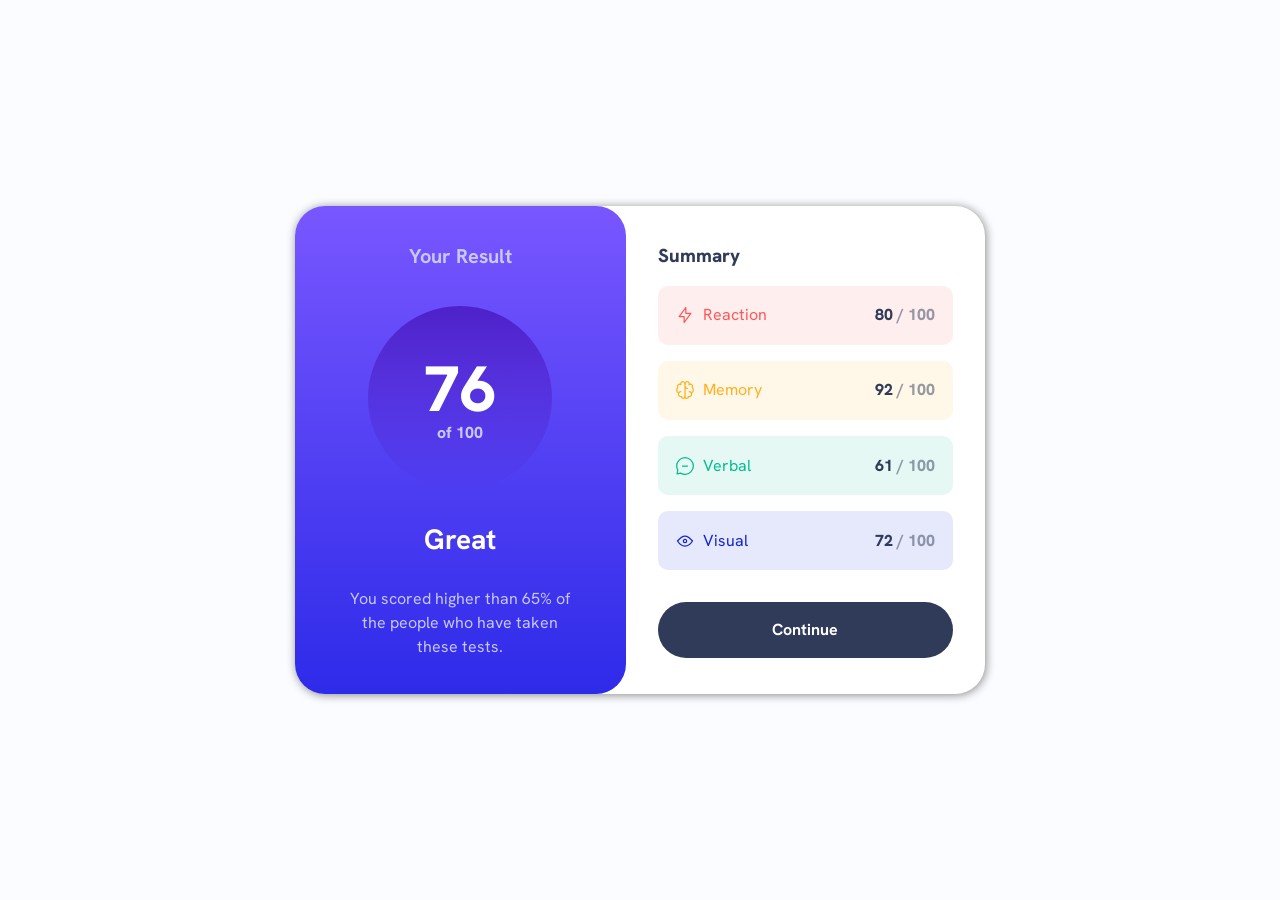
==== index.html @ e6782c57 "each solution is a branch" ====
<!DOCTYPE html>
<html lang="en">
  <head>
    <meta charset="UTF-8" />
    <meta name="viewport" content="width=device-width, initial-scale=1.0" />
    <!-- displays site properly based on user's device -->

    <link
      rel="icon"
      type="image/png"
      sizes="32x32"
      href="./assets/images/favicon-32x32.png"
    />
    <link rel="preconnect" href="https://fonts.googleapis.com" />
    <link rel="preconnect" href="https://fonts.gstatic.com" crossorigin />
    <link
      href="https://fonts.googleapis.com/css2?family=Fraunces:wght@700&family=Hanken+Grotesk:wght@500;700;800&display=swap"
      rel="stylesheet"
    />
    <!-- Our custom CSS -->
    <link rel="stylesheet" href="./assets/index.css" />
    <script src="data.json"></script>
    <script src="javascript.js" defer></script>

    <title>Frontend Mentor | Results summary component</title>
  </head>
  <body>
    <main>
      <div class="main-container flex bg-white">
        <div class="result-container text-white">
          <h2 class="text-purple-blue fs-400 fw-700">Your Result</h2>
          <div>
            <div class="circle">
              <p class="fs-800 fw-800">
                76<span class="text-purple-blue fs-300 d-block">of 100</span>
              </p>
            </div>
          </div>
          <p class="fs-300 text-purple-blue">
            <span class="fw-700 fs-600 d-block text-white">Great</span>
            You scored higher than 65% of the people who have taken these tests.
          </p>
        </div>
        <div class="summary-container fs-300">
          <h3 class="fw-800">Summary</h3>

          <div class="bg-red">
            <div class="flex" style="--gap: 0.5rem">
              <img
                src="assets/images/icon-reaction.svg"
                alt="cartoon outline lighting bolt"
              />
              <p class="text-red">Reaction</p>
            </div>
            <p class="summary-rating"><span>--</span> / 100</p>
          </div>

          <div class="bg-yellow">
            <div class="flex" style="--gap: 0.5rem">
              <img
                src="assets/images/icon-memory.svg"
                alt="cartoon outline of brain"
              />
              <p class="text-yellow">Memory</p>
            </div>
            <p class="summary-rating"><span>92</span> / 100</p>
          </div>

          <div class="bg-green">
            <div class="flex" style="--gap: 0.5rem">
              <img
                src="assets/images/icon-verbal.svg"
                alt="cartoon outline of speech bubble"
              />
              <p class="text-green">Verbal</p>
            </div>
            <p class="summary-rating"><span>--</span> / 100</p>
          </div>

          <div class="bg-blue">
            <div class="flex" style="--gap: 0.5rem">
              <img
                src="assets/images/icon-visual.svg"
                alt="cartoon outline of an eye"
              />
              <p class="text-blue">Visual</p>
            </div>

            <p class="summary-rating"><span>72</span> / 100</p>
          </div>
          <button class="continue-button">Continue</button>
        </div>
      </div>
    </main>
  </body>
</html>
---- assets/index.css ----
:root {
  /* ---Colors--- */
  /* primary */
  --clr-light-red: 0 100% 67%;
  --clr-orangey-yellow: 39 100% 56%;
  --clr-green-teal: 166 100% 37%;
  --clr-cobalt-blue: 234 85% 45%;
  /* gradients */

  /* (background) */
  --clr-light-slate-blue: 252 100% 67%;

  --clr-light-royal-blue: 241 81% 54%;

  /* (circle) */
  --clr-violet-blue-circle: 256 72% 46% / 1;

  --clr-persian-blue-circle: 241 72% 46% / 0;

  /* neutral */
  --clr-white: 0 0% 100%;
  --clr-pale-blue: 221 100% 96%;
  --clr-light-lavender: 241 100% 89%;
  --clr-dark-gray-blue: 224 30% 27%;

  /* ---font-sizes--- */
  --fs-900: clamp(5rem, 8vw + 1rem, 9.375rem);
  --fs-800: 2.8rem;
  --fs-700: 2rem;
  --fs-600: 1.25rem;
  --fs-500: 1.125rem;
  --fs-400: 1rem;
  --fs-300: 0.875rem;
  --fs-200: 0.75rem;

  /* font-families */
  --ff-sans: "Hanken Grotesk", sans-serif;
}

/* ------------------- */
/* Reset               */
/* ------------------- */

/* https://piccalil.li/blog/a-modern-css-reset/ */

/* Box sizing */
*,
*::before,
*::after {
  box-sizing: border-box;
}

/* Reset margins */
body,
h1,
h2,
h3,
h4,
h5,
p,
figure,
picture {
  margin: 0;
}

h1,
h2,
h3,
h4,
h5,
h6,
p {
  font-weight: 400;
}

/* set up the body */
body {
  font-family: var(--ff-sans);
  font-size: var(--fs-400);
  color: hsl(var(--clr-dark-gray-blue));
  background-color: hsl(var(--clr-pale-blue) / 0.2);
  line-height: 1.5;
  min-height: 100vh;
  overflow-x: hidden;
}

/* make images easier to work with */
img,
picture {
  max-width: 100%;
  display: block;
}

/* make form elements easier to work with */
input,
button,
textarea,
select {
  font: inherit;
}

/* remove animations for people who've turned them off */
@media (prefers-reduced-motion: reduce) {
  *,
  *::before,
  *::after {
    animation-duration: 0.01ms !important;
    animation-iteration-count: 1 !important;
    transition-duration: 0.01ms !important;
    scroll-behavior: auto !important;
  }
}

/* ------------------- */
/* Utility classes     */
/* ------------------- */

/* general */

.flex {
  display: flex;
  gap: var(--gap, 1rem);
}

.grid {
  display: grid;
  gap: var(--gap, 1rem);
}

.d-block {
  display: block;
}

.sr-only {
  position: absolute;
  width: 1px;
  height: 1px;
  padding: 0;
  margin: -1px;
  overflow: hidden;
  clip: rect(0, 0, 0, 0);
  white-space: nowrap; /* added line */
  border: 0;
}

/* ---Colors--- */

/* gradients */
.bg-light-slate-blue {
  background-color: hsl(var(--clr-light-slate-blue));
}

.bg-light-royal-blue {
  background-color: hsl(var(--clr-light-royal-blue));
}

/* circle */
.circle-violet {
  background-color: hsl(var(--clr-violet-blue-circle));
}

.circle-blue {
  background-color: hsl(var(--clr-persian-blue-circle));
}

/* primary */

.bg-red {
  background-color: hsl(var(--clr-light-red) / 0.1);
}
.bg-yellow {
  background-color: hsl(var(--clr-orangey-yellow) / 0.1);
}
.bg-green {
  background-color: hsl(var(--clr-green-teal) / 0.1);
}
.bg-blue {
  background-color: hsl(var(--clr-cobalt-blue) / 0.1);
}

.bg-white {
  background-color: hsl(var(--clr-white));
}
/* primary */

.text-red {
  color: hsl(var(--clr-light-red));
}
.text-yellow {
  color: hsl(var(--clr-orangey-yellow));
}
.text-green {
  color: hsl(var(--clr-green-teal));
}
.text-blue {
  color: hsl(var(--clr-cobalt-blue));
}

/* neutrals */

.text-white {
  color: hsl(var(--clr-white));
}

.text-pale-blue {
  color: hsl(var(--clr-pale-blue));
}

.text-purple-blue {
  color: hsl(var(--clr-light-lavender));
}

.text-grey-blue {
  color: hsl(var(--clr-dark-gray-blue));
}

/* typography */

.ff-sans {
  font-family: var(--ff-sans);
}

.letter-spacing-1 {
  letter-spacing: 4.75px;
}
.letter-spacing-2 {
  letter-spacing: 2.7px;
}

.uppercase {
  text-transform: uppercase;
}

.fs-900 {
  font-size: var(--fs-900);
}
.fs-800 {
  font-size: var(--fs-800);
}
.fs-700 {
  font-size: var(--fs-700);
}
.fs-600 {
  font-size: var(--fs-600);
}
.fs-500 {
  font-size: var(--fs-500);
}
.fs-400 {
  font-size: var(--fs-400);
}
.fs-300 {
  font-size: var(--fs-300);
}
.fs-200 {
  font-size: var(--fs-200);
}

.fs-900,
.fs-800,
.fs-700,
.fs-600 {
  line-height: 1.1;
}

.fw-700 {
  font-weight: 700;
}

.fw-800 {
  font-weight: 800;
}

@media (min-width: 35em) {
  :root {
    /* font-sizes */
    --fs-800: 4rem;
    --fs-700: 2rem;
    --fs-600: 1.75rem;
    --fs-500: 1.5rem;
    --fs-400: 1.25rem;
    --fs-300: 1rem;
  }
}

/* ------------------- */
/* Compontents         */
/* ------------------- */

.continue-button {
  color: hsl(var(--clr-white));
  background-color: hsl(var(--clr-dark-gray-blue));
  border: none;
  padding: 1rem;
  width: 100%;
  border-radius: 28px;
  font-weight: 700;
  font-size: var(--fs-500);
  margin-top: 0.5rem;
}
.continue-button:hover {
  background-image: linear-gradient(
    hsl(var(--clr-light-slate-blue)),
    hsl(var(--clr-light-royal-blue))
  );
  cursor: pointer;
}

.summary-rating {
  font-weight: 800;
  color: hsl(var(--clr-dark-gray-blue) / 0.5);
}

.summary-rating > span {
  color: hsl(var(--clr-dark-gray-blue));
}

/* ----------------------------- */
/* Layout                        */
/* ----------------------------- */

.circle {
  border-radius: 50%;
  background-image: linear-gradient(
    hsl(var(--clr-violet-blue-circle)),
    hsl(var(--clr-persian-blue-circle))
  );
  position: relative;
  z-index: 1;
  display: inline-grid;
  place-items: center;
  padding: 0 2.3rem;
  border-radius: 50%;
  aspect-ratio: 1;
  text-decoration: none;
}

body {
  display: flex;
  align-items: center;
  justify-content: center;
  padding: 1rem;
}

.main-container {
  box-shadow: 1px 1px 10px #888888;
  flex-direction: column;
  gap: 0;
  border-radius: 30px; /* match with result container */
  max-width: 690px;
}

.main-container > * {
  flex-basis: 50%;
  padding-top: 1rem;
}

.result-container {
  display: flex;
  flex-direction: column;
  justify-content: space-evenly;
  text-align: center;
  border-radius: 30px;
  padding-inline: 3rem;
  background-image: linear-gradient(
    hsl(var(--clr-light-slate-blue)),
    hsl(var(--clr-light-royal-blue))
  );
}

.result-container > div {
  flex-basis: 33%;
}

.result-container > * {
  margin-bottom: 1rem;
}

.result-container > p > span {
  padding-bottom: 0.5rem;
}

.summary-container {
  display: flex;
  flex-direction: column;
  justify-content: space-between;
  row-gap: 1rem;
  padding-block: 2rem;
  padding: 1rem;
}

.summary-container > div {
  border-radius: 10px;
  display: flex;
  justify-content: space-between;
  padding: 1.1rem;
  width: 100%;
}

@media (min-width: 35em) {
  .main-container {
    flex-direction: row;
    gap: clamp(0.5rem, 3vw, 2rem);
  }

  .continue-button {
    font-size: var(--fs-300);
    margin-top: 1rem;
  }

  .summary-container {
    padding: 0;
    padding-right: 2rem;
    padding-block: 2.2rem;
  }

  /* .result-container {
  } */

  .circle {
    padding: 0 3.5rem;
  }

  .result-container > p > span {
    padding-bottom: 2rem;
  }

  .result-container {
    min-height: 475px;
  }
}
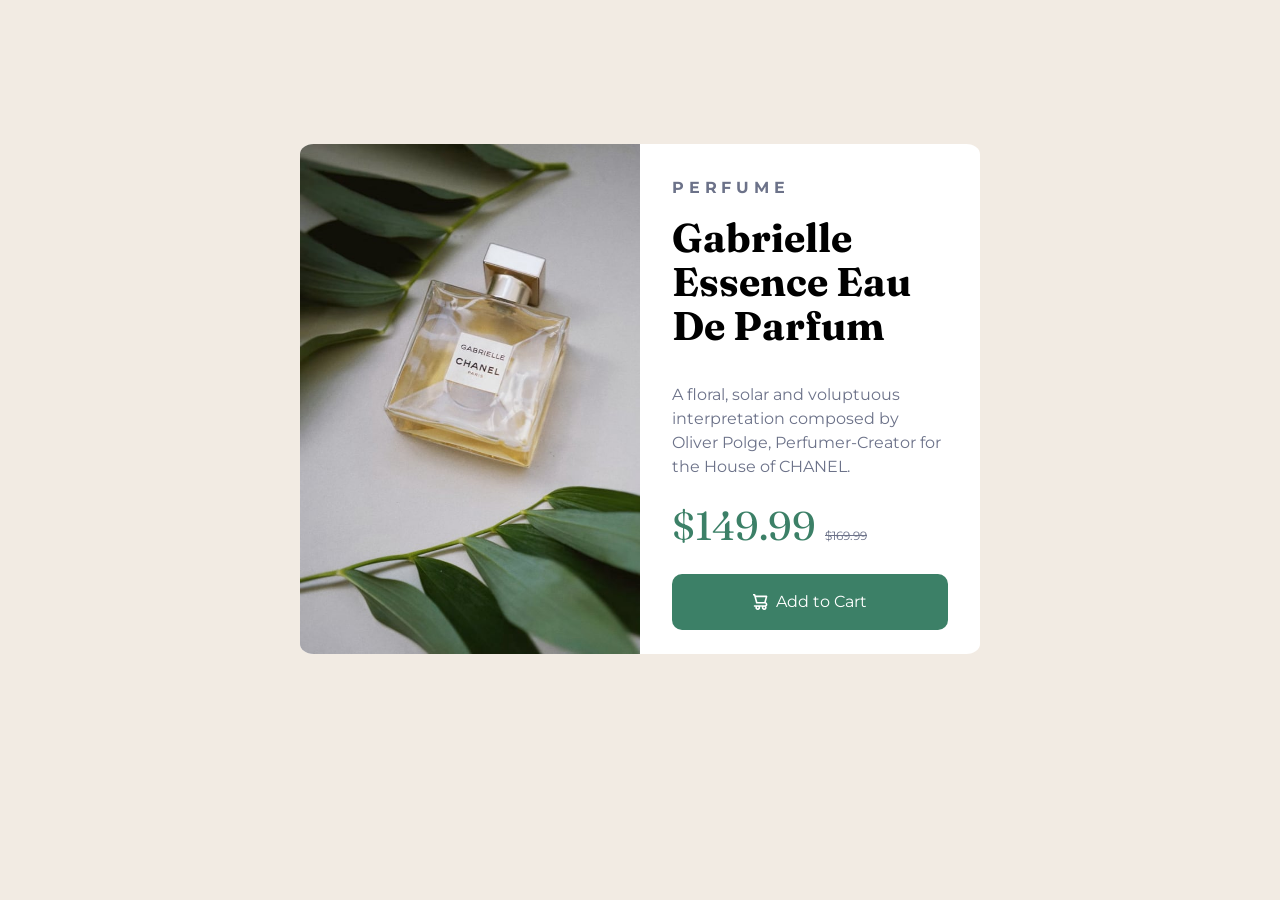
==== commit 8ac6d0ed: "solution branch" ====
--- a/index.html
+++ b/index.html
@@ -3,92 +3,73 @@
   <head>
     <meta charset="UTF-8" />
     <meta name="viewport" content="width=device-width, initial-scale=1.0" />
-    <!-- displays site properly based on user's device -->
-
     <link
       rel="icon"
       type="image/png"
       sizes="32x32"
-      href="./assets/images/favicon-32x32.png"
+      href="./images/favicon-32x32.png"
     />
+    <!-- Google fonts -->
     <link rel="preconnect" href="https://fonts.googleapis.com" />
     <link rel="preconnect" href="https://fonts.gstatic.com" crossorigin />
     <link
-      href="https://fonts.googleapis.com/css2?family=Fraunces:wght@700&family=Hanken+Grotesk:wght@500;700;800&display=swap"
+      href="https://fonts.googleapis.com/css2?family=Fraunces:opsz,wght@9..144,700&family=Montserrat:wght@500;700&display=swap"
       rel="stylesheet"
     />
+
     <!-- Our custom CSS -->
-    <link rel="stylesheet" href="./assets/index.css" />
-    <script src="data.json"></script>
-    <script src="javascript.js" defer></script>
+    <link rel="stylesheet" href="index.css" />
 
-    <title>Frontend Mentor | Results summary component</title>
+    <title>Frontend Mentor | Product preview card component</title>
   </head>
   <body>
     <main>
-      <div class="main-container flex bg-white">
-        <div class="result-container text-white">
-          <h2 class="text-purple-blue fs-400 fw-700">Your Result</h2>
+      <div class="center-grid bg-white">
+        <div id="information-image">
+          <picture id="perfume-image">
+            <source
+              media="(min-width: 35em)"
+              srcset="images/image-product-desktop.jpg"
+            />
+            <img
+              src="images/image-product-mobile.jpg"
+              alt="the Perfume, Gabrielle Essence Eau De Parfum"
+            />
+          </picture>
+        </div>
+        <div class="information">
           <div>
-            <div class="circle">
-              <p class="fs-800 fw-800">
-                76<span class="text-purple-blue fs-300 d-block">of 100</span>
-              </p>
-            </div>
+            <h3
+              class="fs-400 text-grey ff-sans uppercase letter-spacing-1 logo"
+            >
+              Perfume
+            </h3>
+            <h1 class="fs-700 text-dark ff-serif">
+              Gabrielle Essence Eau De Parfum
+            </h1>
           </div>
-          <p class="fs-300 text-purple-blue">
-            <span class="fw-700 fs-600 d-block text-white">Great</span>
-            You scored higher than 65% of the people who have taken these tests.
+          <p class="fs-400 text-grey ff-sans">
+            A floral, solar and voluptuous interpretation composed by Oliver
+            Polge, Perfumer-Creator for the House of
+            <span class="uppercase">chanel</span>.
           </p>
-        </div>
-        <div class="summary-container fs-300">
-          <h3 class="fw-800">Summary</h3>
-
-          <div class="bg-red">
-            <div class="flex" style="--gap: 0.5rem">
-              <img
-                src="assets/images/icon-reaction.svg"
-                alt="cartoon outline lighting bolt"
-              />
-              <p class="text-red">Reaction</p>
-            </div>
-            <p class="summary-rating"><span>--</span> / 100</p>
-          </div>
-
-          <div class="bg-yellow">
-            <div class="flex" style="--gap: 0.5rem">
-              <img
-                src="assets/images/icon-memory.svg"
-                alt="cartoon outline of brain"
-              />
-              <p class="text-yellow">Memory</p>
-            </div>
-            <p class="summary-rating"><span>92</span> / 100</p>
-          </div>
-
-          <div class="bg-green">
-            <div class="flex" style="--gap: 0.5rem">
-              <img
-                src="assets/images/icon-verbal.svg"
-                alt="cartoon outline of speech bubble"
-              />
-              <p class="text-green">Verbal</p>
-            </div>
-            <p class="summary-rating"><span>--</span> / 100</p>
-          </div>
-
-          <div class="bg-blue">
-            <div class="flex" style="--gap: 0.5rem">
-              <img
-                src="assets/images/icon-visual.svg"
-                alt="cartoon outline of an eye"
-              />
-              <p class="text-blue">Visual</p>
-            </div>
-
-            <p class="summary-rating"><span>72</span> / 100</p>
-          </div>
-          <button class="continue-button">Continue</button>
+          <p
+            class="fs-700 text-accent ff-serif"
+            id="price-perfume"
+            style="line-height: 0.625"
+            ;
+          >
+            $149.99
+            <span
+              class="fs-300 text-grey ff-sans"
+              style="text-decoration: line-through"
+              >$169.99</span
+            >
+          </p>
+          <button class="add-to-cart text-white ff-sans">
+            <img src="/images/icon-cart.svg" alt="shopping cart" />
+            <span>Add to Cart</span>
+          </button>
         </div>
       </div>
     </main>
--- a/index.css
+++ b/index.css
@@ -0,0 +1,266 @@
+:root {
+  /* ### colors */
+  /* primary */
+  --clr-preset-blue: 228 45% 44%;
+  --clr-dark-cyan: 158, 36%, 37%;
+  --clr-darker-cyan: 158, 36%, 20%;
+  --clr-cream: 30, 38%, 92%;
+
+  /* neutral */
+
+  --clr-very-dark-blue: 212, 21%, 14%;
+  --clr-dark-grayish-blue: 228, 12%, 48%;
+  --clr-white: 0, 0%, 100%;
+
+  /* font-size */
+  --fs-900: clamp(5rem, 8vw + 1rem, 9.375rem);
+  --fs-800: 3.5rem;
+  --fs-700: 2rem;
+  --fs-600: 1.125rem;
+  --fs-500: 1rem;
+  --fs-400: 0.875rem;
+  --fs-300: 0.75rem;
+  --fs-200: 0.625rem;
+
+  /* font-families */
+  --ff-serif: "Fraunces";
+  --ff-sans: "Montserrat";
+}
+
+@media (min-width: 35em) {
+  :root {
+    --fs-800: 5rem;
+    --fs-700: 2.5rem;
+    --fs-600: 1.5rem;
+    --fs-500: 1.25rem;
+    --fs-400: 1rem;
+  }
+}
+
+/* ------------------- */
+/* Reset               */
+/* ------------------- */
+
+/* https://piccalil.li/blog/a-modern-css-reset/ */
+
+/* Box sizing */
+*,
+*::before,
+*::after {
+  box-sizing: border-box;
+}
+
+/* Reset margins */
+body,
+h1,
+h2,
+h3,
+h4,
+h5,
+p,
+figure,
+picture {
+  margin: 0;
+}
+
+body {
+  font-family: var(--ff-serif);
+  font-size: var(--fs-400);
+  background-color: hsl(var(--clr-cream));
+  line-height: 1.5;
+  display: flex;
+  align-items: center;
+  justify-content: center;
+  overflow-x: hidden;
+  margin: 1rem auto;
+  padding: 2rem;
+  padding-top: 8rem;
+}
+
+/* make images easier to work with */
+img,
+picture {
+  max-width: 100%;
+  display: block;
+}
+
+/* make form elements easier to work with */
+input,
+button,
+textarea,
+select {
+  font: inherit;
+}
+
+/* remove animations for people who've turned them off */
+@media (prefers-reduced-motion: reduce) {
+  *,
+  *::before,
+  *::after {
+    animation-duration: 0.01ms !important;
+    animation-iteration-count: 1 !important;
+    transition-duration: 0.01ms !important;
+    scroll-behavior: auto !important;
+  }
+}
+
+/* ------------------- */
+/* Utility classes     */
+/* ------------------- */
+
+/* general */
+
+.bg-white {
+  background-color: hsl(var(--clr-white));
+}
+.bg-cream {
+  background-color: hsl(var(--clr-cream));
+}
+.bg-accent {
+  background-color: hsl(var(--clr-dark-cyan));
+}
+
+.text-dark {
+  color: black;
+}
+
+.text-grey {
+  color: hsl(var(--clr-dark-grayish-blue));
+}
+
+.text-white {
+  color: hsl(var(--clr-white));
+}
+
+.text-accent {
+  color: hsl(var(--clr-dark-cyan));
+}
+
+.ff-serif {
+  font-family: var(--ff-serif);
+}
+
+.ff-sans {
+  font-family: var(--ff-sans);
+}
+
+.uppercase {
+  text-transform: uppercase;
+}
+
+.fs-900 {
+  font-size: var(--fs-900);
+}
+.fs-800 {
+  font-size: var(--fs-800);
+}
+.fs-700 {
+  font-size: var(--fs-700);
+}
+.fs-600 {
+  font-size: var(--fs-600);
+}
+.fs-500 {
+  font-size: var(--fs-500);
+}
+.fs-400 {
+  font-size: var(--fs-400);
+}
+.fs-300 {
+  font-size: var(--fs-300);
+}
+.fs-200 {
+  font-size: var(--fs-200);
+}
+
+.fs-900,
+.fs-800,
+.fs-700,
+.fs-600 {
+  line-height: 1.1;
+}
+
+.letter-spacing-1 {
+  letter-spacing: 4.75px;
+}
+.letter-spacing-2 {
+  letter-spacing: 2.7px;
+}
+
+/* ------------------- */
+/* Compontents         */
+/* ------------------- */
+
+.add-to-cart {
+  background-color: hsl(var(--clr-dark-cyan));
+  border: none;
+  padding: 1rem 0;
+  display: flex;
+  justify-content: center;
+  align-items: center;
+  column-gap: 0.5rem;
+  border-radius: 10px;
+}
+
+.add-to-cart:hover {
+  background-color: hsl(var(--clr-darker-cyan));
+  cursor: pointer;
+}
+
+/* ----------------------------- */
+/* Layout                        */
+/* ----------------------------- */
+
+.center-grid {
+  overflow: hidden;
+  border-radius: 2%;
+  display: flex;
+  flex-direction: column;
+  width: 680px;
+}
+
+/* ----------------------------- */
+/* Page specific background      */
+/* ----------------------------- */
+
+#information-image {
+  overflow: hidden;
+  background-position: center;
+  display: flex;
+  flex-direction: column;
+  justify-content: center;
+  align-items: center;
+  flex-basis: 170px;
+  display: block;
+}
+
+.information {
+  row-gap: 1.5rem;
+  display: flex;
+  flex-direction: column;
+  padding: 1.5em 2em;
+  justify-content: space-between;
+}
+
+.logo {
+  margin-bottom: 1rem;
+  margin-top: 0.5rem;
+}
+
+/* Desktop */
+
+@media (min-width: 35em) {
+  .center-grid {
+    flex-direction: row;
+  }
+
+  #information-image {
+    flex-basis: 50%;
+    display: flex;
+  }
+
+  .information {
+    row-gap: 1rem;
+    flex-basis: 50%;
+  }
+}
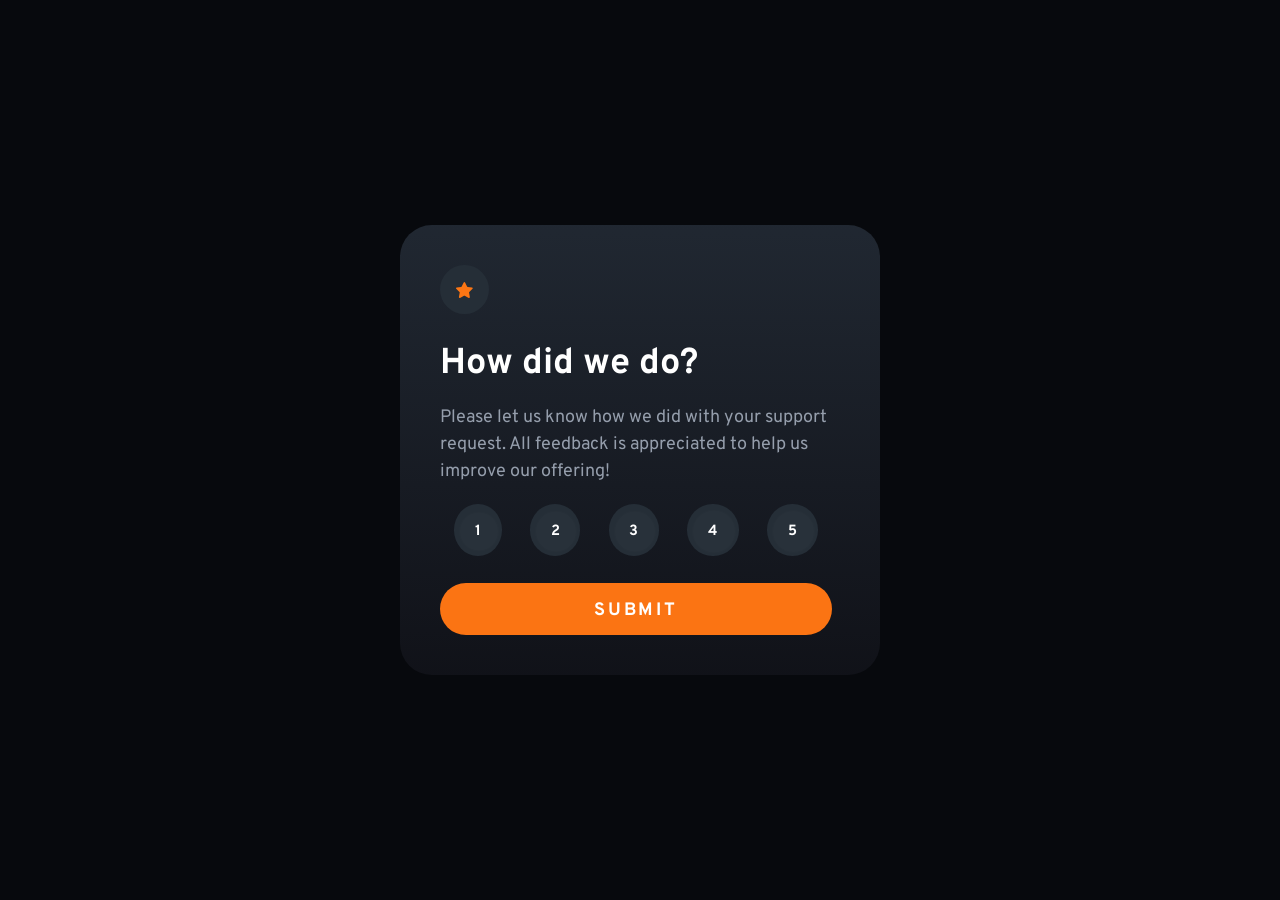
==== commit 397acad6: "add files." ====
--- a/index.html
+++ b/index.html
@@ -3,74 +3,63 @@
   <head>
     <meta charset="UTF-8" />
     <meta name="viewport" content="width=device-width, initial-scale=1.0" />
+    <!-- displays site properly based on user's device -->
+
     <link
       rel="icon"
       type="image/png"
       sizes="32x32"
       href="./images/favicon-32x32.png"
     />
-    <!-- Google fonts -->
     <link rel="preconnect" href="https://fonts.googleapis.com" />
     <link rel="preconnect" href="https://fonts.gstatic.com" crossorigin />
     <link
-      href="https://fonts.googleapis.com/css2?family=Fraunces:opsz,wght@9..144,700&family=Montserrat:wght@500;700&display=swap"
+      href="https://fonts.googleapis.com/css2?family=Fraunces:wght@700&family=Overpass:wght@400;700&display=swap"
       rel="stylesheet"
     />
-
-    <!-- Our custom CSS -->
     <link rel="stylesheet" href="index.css" />
-
-    <title>Frontend Mentor | Product preview card component</title>
+    <title>Frontend Mentor | Interactive rating component</title>
+    <script src="navigation.js" defer></script>
   </head>
   <body>
     <main>
-      <div class="center-grid bg-white">
-        <div id="information-image">
-          <picture id="perfume-image">
-            <source
-              media="(min-width: 35em)"
-              srcset="images/image-product-desktop.jpg"
-            />
-            <img
-              src="images/image-product-mobile.jpg"
-              alt="the Perfume, Gabrielle Essence Eau De Parfum"
-            />
-          </picture>
+      <div id="rating" class="container">
+        <div>
+          <div class="circle">
+            <img src="./images/icon-star.svg" alt="cartoon star" />
+          </div>
         </div>
-        <div class="information">
-          <div>
-            <h3
-              class="fs-400 text-grey ff-sans uppercase letter-spacing-1 logo"
-            >
-              Perfume
-            </h3>
-            <h1 class="fs-700 text-dark ff-serif">
-              Gabrielle Essence Eau De Parfum
-            </h1>
-          </div>
-          <p class="fs-400 text-grey ff-sans">
-            A floral, solar and voluptuous interpretation composed by Oliver
-            Polge, Perfumer-Creator for the House of
-            <span class="uppercase">chanel</span>.
+        <h1 class="fw-700 fs-700">How did we do?</h1>
+        <p class="text-light-grey fs-400 line-height">
+          Please let us know how we did with your support request. All feedback
+          is appreciated to help us improve our offering!
+        </p>
+        <div class="button-circle" data-toggle="buttons">
+          <label><input type="radio" name="options" value="1" />1</label>
+          <label><input type="radio" name="options" value="2" />2</label>
+          <label><input type="radio" name="options" value="3" />3</label>
+          <label><input type="radio" name="options" value="4" />4</label>
+          <label><input type="radio" name="options" value="5" />5</label>
+        </div>
+        <p hidden class="error">Select a score first</p>
+        <button
+          class="submit-button text-white fs-400 fw-700 letter-spacing-2 uppercase"
+        >
+          Submit
+        </button>
+      </div>
+      <div id="thanks" class="container" style="display: none">
+        <img src="./images/illustration-thank-you.svg" />
+        <div class="text-div">
+          <p class="text-orange">
+            You selected <span>-</span> out of <span id="button-count">-</span>
           </p>
-          <p
-            class="fs-700 text-accent ff-serif"
-            id="price-perfume"
-            style="line-height: 0.625"
-            ;
-          >
-            $149.99
-            <span
-              class="fs-300 text-grey ff-sans"
-              style="text-decoration: line-through"
-              >$169.99</span
-            >
-          </p>
-          <button class="add-to-cart text-white ff-sans">
-            <img src="/images/icon-cart.svg" alt="shopping cart" />
-            <span>Add to Cart</span>
-          </button>
         </div>
+        <h1 class="fw-700">Thank you!</h1>
+        <p class="text-light-grey">
+          We appreciate you taking the time to give a rating. If you ever need
+          more support, don't hesitate to get in touch!
+        </p>
       </div>
     </main>
   </body>
--- a/index.css
+++ b/index.css
@@ -1,40 +1,29 @@
 :root {
-  /* ### colors */
+  /* ---Colors--- */
   /* primary */
-  --clr-preset-blue: 228 45% 44%;
-  --clr-dark-cyan: 158, 36%, 37%;
-  --clr-darker-cyan: 158, 36%, 20%;
-  --clr-cream: 30, 38%, 92%;
+  --clr-orange: 25 97% 53%;
 
   /* neutral */
-
-  --clr-very-dark-blue: 212, 21%, 14%;
-  --clr-dark-grayish-blue: 228, 12%, 48%;
-  --clr-white: 0, 0%, 100%;
-
-  /* font-size */
+  --clr-white: 0 0% 100%;
+  --clr-light-grey: 217 12% 63%;
+  --clr-medium-grey: 216 12% 54%;
+  --clr-dark-blue: 215 21% 16%;
+  --clr-grey-blue: 210 19% 18%;
+  --clr-very-dark-blue: 228 20% 8%;
+  --clr-very-dark-grey: 222 28% 4%;
+
+  /* ---font-sizes--- */
   --fs-900: clamp(5rem, 8vw + 1rem, 9.375rem);
   --fs-800: 3.5rem;
-  --fs-700: 2rem;
-  --fs-600: 1.125rem;
-  --fs-500: 1rem;
-  --fs-400: 0.875rem;
-  --fs-300: 0.75rem;
-  --fs-200: 0.625rem;
+  --fs-700: 2.25rem;
+  --fs-600: 1.875rem;
+  --fs-500: 1.3rem;
+  --fs-400: 1.125rem;
+  --fs-300: 0.925rem;
+  --fs-200: 0.75rem;
 
   /* font-families */
-  --ff-serif: "Fraunces";
-  --ff-sans: "Montserrat";
-}
-
-@media (min-width: 35em) {
-  :root {
-    --fs-800: 5rem;
-    --fs-700: 2.5rem;
-    --fs-600: 1.5rem;
-    --fs-500: 1.25rem;
-    --fs-400: 1rem;
-  }
+  --ff-sans: "Overpass";
 }
 
 /* ------------------- */
@@ -63,18 +52,22 @@
   margin: 0;
 }
 
+h1,
+h2,
+h3,
+h4,
+h5,
+h6,
+p {
+  font-weight: 400;
+}
+
+/* set up the body */
 body {
-  font-family: var(--ff-serif);
+  font-family: var(--ff-sans);
   font-size: var(--fs-400);
-  background-color: hsl(var(--clr-cream));
-  line-height: 1.5;
-  display: flex;
-  align-items: center;
-  justify-content: center;
+  min-height: 100vh;
   overflow-x: hidden;
-  margin: 1rem auto;
-  padding: 2rem;
-  padding-top: 8rem;
 }
 
 /* make images easier to work with */
@@ -110,38 +103,92 @@
 
 /* general */
 
+.flex {
+  display: flex;
+  gap: var(--gap, 1rem);
+}
+
+.grid {
+  display: grid;
+  gap: var(--gap, 1rem);
+}
+
+.d-block {
+  display: block;
+}
+
+.sr-only {
+  position: absolute;
+  width: 1px;
+  height: 1px;
+  padding: 0;
+  margin: -1px;
+  overflow: hidden;
+  clip: rect(0, 0, 0, 0);
+  white-space: nowrap; /* added line */
+  border: 0;
+}
+
+/* ---Colors--- */
+
+/* primary */
+
+.bg-orange {
+  background-color: hsl(var(--clr-orange));
+}
+
+/* neutrals */
+
 .bg-white {
   background-color: hsl(var(--clr-white));
 }
-.bg-cream {
-  background-color: hsl(var(--clr-cream));
-}
-.bg-accent {
-  background-color: hsl(var(--clr-dark-cyan));
-}
-
-.text-dark {
-  color: black;
-}
-
-.text-grey {
-  color: hsl(var(--clr-dark-grayish-blue));
-}
+.bg-light-grey {
+  background-color: hsl(var(--clr-light-grey));
+}
+.bg-medium-grey {
+  background-color: hsl(var(--clr-medium-grey));
+}
+.bg-dark-blue {
+  background-color: hsl(var(--clr-dark-blue));
+}
+.bg-very-dark-blue {
+  background-color: hsl(var(--clr-very-dark-blue));
+}
+/* primary */
+
+.text-orange {
+  color: hsl(var(--clr-orange));
+}
+
+/* neutrals */
 
 .text-white {
   color: hsl(var(--clr-white));
 }
-
-.text-accent {
-  color: hsl(var(--clr-dark-cyan));
-}
-
-.ff-serif {
-  font-family: var(--ff-serif);
-}
+.text-light-grey {
+  color: hsl(var(--clr-light-grey));
+}
+.text-medium-grey {
+  color: hsl(var(--clr-medium-grey));
+}
+.text-dark-blue {
+  color: hsl(var(--clr-dark-blue));
+}
+.text-very-dark-blue {
+  color: hsl(var(--clr-very-dark-blue));
+}
+
+/* typography */
 
 .ff-sans {
   font-family: var(--ff-sans);
+}
+
+.letter-spacing-1 {
+  letter-spacing: 4.75px;
+}
+.letter-spacing-2 {
+  letter-spacing: 2.7px;
 }
 
 .uppercase {
@@ -180,30 +227,94 @@
   line-height: 1.1;
 }
 
-.letter-spacing-1 {
-  letter-spacing: 4.75px;
-}
-.letter-spacing-2 {
-  letter-spacing: 2.7px;
+.fw-700 {
+  font-weight: 700;
+}
+
+.line-height {
+  line-height: 1.5;
 }
 
 /* ------------------- */
 /* Compontents         */
 /* ------------------- */
 
-.add-to-cart {
-  background-color: hsl(var(--clr-dark-cyan));
+#rating h1 {
+  margin-top: 0.75rem;
+}
+
+.submit-button {
+  background-color: hsl(var(--clr-orange));
   border: none;
-  padding: 1rem 0;
+  padding-block: 0.8rem;
+  padding-top: 1rem;
+  border-radius: 10rem;
+  margin-top: 0.5rem;
+}
+
+.circle {
+  border-radius: 50%;
+  background-color: hsl(var(--clr-grey-blue));
+  position: relative;
+  z-index: 1;
+  display: inline-grid;
+  place-items: center;
+  padding: 0 1rem;
+  border-radius: 50%;
+  aspect-ratio: 1;
+  text-decoration: none;
+}
+
+.button-circle {
   display: flex;
-  justify-content: center;
-  align-items: center;
-  column-gap: 0.5rem;
-  border-radius: 10px;
-}
-
-.add-to-cart:hover {
-  background-color: hsl(var(--clr-darker-cyan));
+  justify-content: space-around;
+  align-content: center;
+}
+
+.button-circle > label {
+  color: hsl(var(--clr-white));
+  font-size: var(--fs-300);
+  border: none;
+  border-radius: 50%;
+  background-color: hsl(var(--clr-grey-blue));
+  position: relative;
+  z-index: 1;
+  display: inline-grid;
+  place-items: center;
+  padding: 0 1.3rem;
+  padding-top: 0.2rem;
+  border-radius: 50%;
+  aspect-ratio: 1;
+  text-decoration: none;
+  font-weight: 700;
+}
+
+.button-circle > label.active {
+  background-color: hsl(var(--clr-orange));
+}
+
+.button-circle input {
+  display: block;
+  position: absolute;
+  top: 0;
+  left: 0;
+  right: 0;
+  bottom: 0;
+}
+
+.button-circle label:hover {
+  background-color: hsl(var(--clr-light-grey));
+  cursor: pointer;
+}
+
+.button-circle input[type="radio"] {
+  opacity: 0.01;
+  z-index: -100;
+}
+
+.submit-button:hover {
+  color: hsl(var(--clr-orange));
+  background-color: hsl(var(--clr-white));
   cursor: pointer;
 }
 
@@ -211,56 +322,55 @@
 /* Layout                        */
 /* ----------------------------- */
 
-.center-grid {
-  overflow: hidden;
-  border-radius: 2%;
+body {
+  display: flex;
+  align-items: center;
+  justify-content: center;
+  background-color: hsl(var(--clr-very-dark-grey));
+  max-width: 100%;
+  padding: 2rem;
+}
+
+main {
+  color: hsl(var(--clr-white));
+
+  background-image: linear-gradient(
+    hsl(var(--clr-dark-blue)),
+    hsl(var(--clr-very-dark-blue))
+  );
+  padding: 2.5rem;
+  padding-right: 3rem;
+  max-width: 30rem;
+  min-width: 22rem;
+  border-radius: 2rem;
+}
+
+.container {
   display: flex;
   flex-direction: column;
-  width: 680px;
-}
-
-/* ----------------------------- */
-/* Page specific background      */
-/* ----------------------------- */
-
-#information-image {
-  overflow: hidden;
-  background-position: center;
-  display: flex;
-  flex-direction: column;
-  justify-content: center;
+  row-gap: 1.2rem;
+}
+
+#thanks {
   align-items: center;
-  flex-basis: 170px;
-  display: block;
-}
-
-.information {
-  row-gap: 1.5rem;
-  display: flex;
-  flex-direction: column;
-  padding: 1.5em 2em;
-  justify-content: space-between;
-}
-
-.logo {
+  text-align: center;
+}
+
+#thanks > img {
   margin-bottom: 1rem;
-  margin-top: 0.5rem;
-}
-
-/* Desktop */
-
-@media (min-width: 35em) {
-  .center-grid {
-    flex-direction: row;
-  }
-
-  #information-image {
-    flex-basis: 50%;
-    display: flex;
-  }
-
-  .information {
-    row-gap: 1rem;
-    flex-basis: 50%;
-  }
-}
+}
+
+.text-div {
+  padding-inline: 1.25rem;
+  padding-top: 0.7rem;
+  padding-bottom: 0.5rem;
+  border-radius: 2rem;
+  background-color: hsl(var(--clr-grey-blue));
+}
+
+.error {
+  text-align: center;
+  font-size: var(--fs-300);
+  position: relative;
+  color: red;
+}
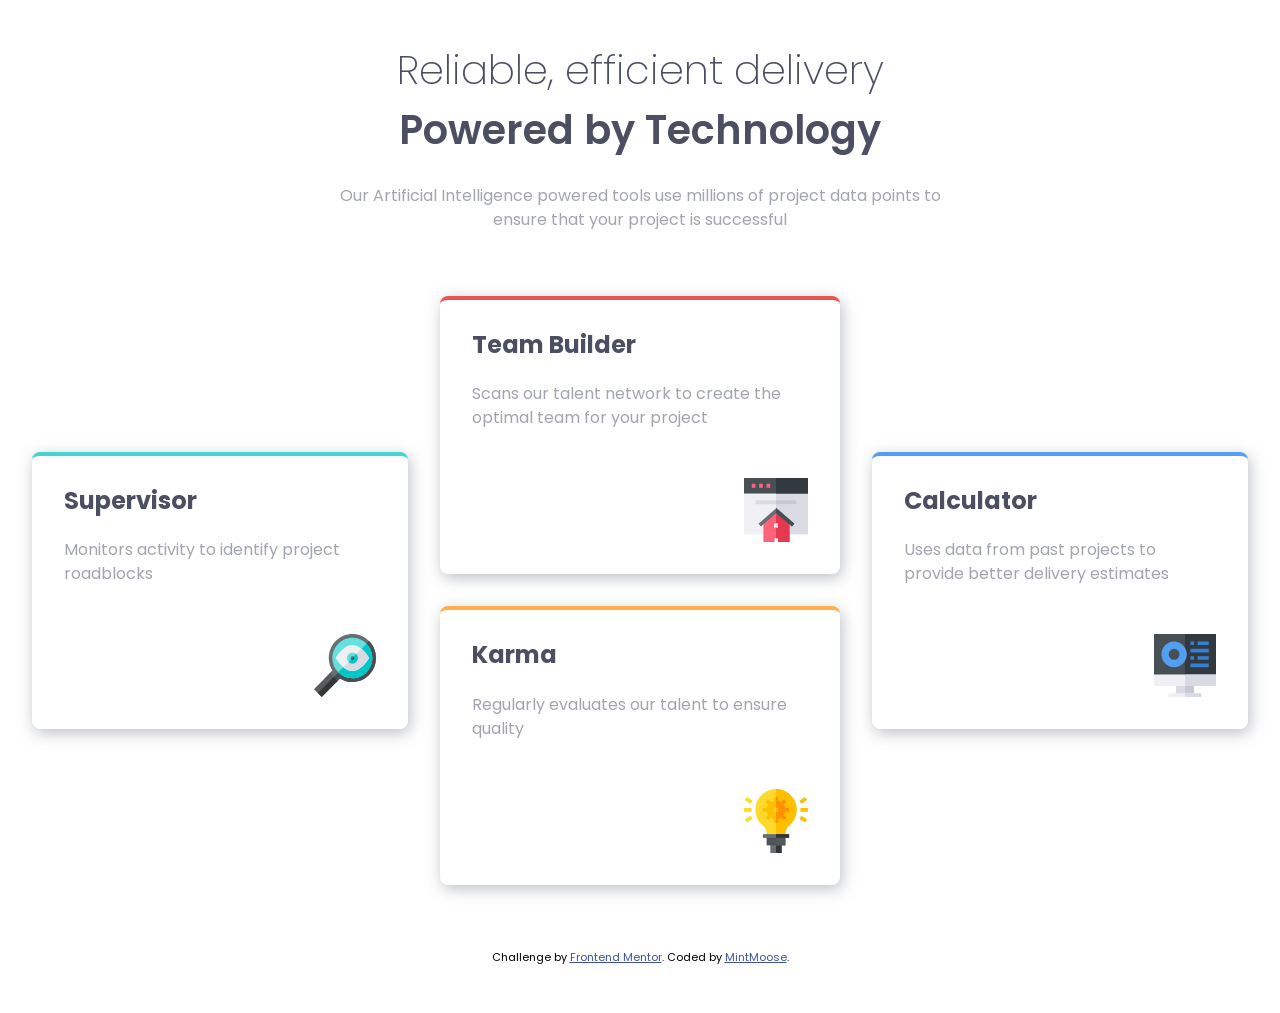
==== commit 5378813f: "Add files via upload" ====
--- a/index.html
+++ b/index.html
@@ -3,6 +3,13 @@
   <head>
     <meta charset="UTF-8" />
     <meta name="viewport" content="width=device-width, initial-scale=1.0" />
+    <link rel="stylesheet" href="styles.css" />
+    <link rel="preconnect" href="https://fonts.googleapis.com" />
+    <link rel="preconnect" href="https://fonts.gstatic.com" crossorigin />
+    <link
+      href="https://fonts.googleapis.com/css2?family=Fraunces:wght@700&family=Kumbh+Sans:wght@400;700&family=Nunito+Sans:ital,wght@0,300;0,400;0,500;0,700;1,200&family=Poppins:wght@200;400;600&display=swap"
+      rel="stylesheet"
+    />
     <!-- displays site properly based on user's device -->
 
     <link
@@ -11,56 +18,70 @@
       sizes="32x32"
       href="./images/favicon-32x32.png"
     />
-    <link rel="preconnect" href="https://fonts.googleapis.com" />
-    <link rel="preconnect" href="https://fonts.gstatic.com" crossorigin />
-    <link
-      href="https://fonts.googleapis.com/css2?family=Fraunces:wght@700&family=Overpass:wght@400;700&display=swap"
-      rel="stylesheet"
-    />
-    <link rel="stylesheet" href="index.css" />
-    <title>Frontend Mentor | Interactive rating component</title>
-    <script src="navigation.js" defer></script>
+
+    <title>Frontend Mentor | Four card feature section</title>
+
+    <!-- Feel free to remove these styles or customise in your own stylesheet 👍 -->
+    <style>
+      .attribution {
+        font-size: 11px;
+        text-align: center;
+      }
+      .attribution a {
+        color: hsl(228, 45%, 44%);
+      }
+    </style>
   </head>
-  <body>
-    <main>
-      <div id="rating" class="container">
-        <div>
-          <div class="circle">
-            <img src="./images/icon-star.svg" alt="cartoon star" />
+  <body class="flex" style="flex-direction: column">
+    <main class="info-main">
+      <div class="title">
+        <h2 class="fs-700">
+          Reliable, efficient delivery
+          <span class="block-bold">Powered by Technology</span>
+        </h2>
+        <p>
+          Our Artificial Intelligence powered tools use millions of project data
+          points to ensure that your project is successful
+        </p>
+      </div>
+      <div class="card-group">
+        <div class="card text-cyan">
+          <h3 class="text-dark-blue fs-600">Supervisor</h3>
+          <p>Monitors activity to identify project roadblocks</p>
+          <img src="./images/icon-supervisor.svg" />
+        </div>
+        <div class="gap">
+          <div class="card text-red">
+            <h3 class="text-dark-blue fs-600">Team Builder</h3>
+            <p>
+              Scans our talent network to create the optimal team for your
+              project
+            </p>
+            <img src="./images/icon-team-builder.svg" />
+          </div>
+          <div class="card text-orange">
+            <h3 class="text-dark-blue fs-600">Karma</h3>
+            <p>Regularly evaluates our talent to ensure quality</p>
+            <img src="./images/icon-karma.svg" />
           </div>
         </div>
-        <h1 class="fw-700 fs-700">How did we do?</h1>
-        <p class="text-light-grey fs-400 line-height">
-          Please let us know how we did with your support request. All feedback
-          is appreciated to help us improve our offering!
-        </p>
-        <div class="button-circle" data-toggle="buttons">
-          <label><input type="radio" name="options" value="1" />1</label>
-          <label><input type="radio" name="options" value="2" />2</label>
-          <label><input type="radio" name="options" value="3" />3</label>
-          <label><input type="radio" name="options" value="4" />4</label>
-          <label><input type="radio" name="options" value="5" />5</label>
+        <div class="card text-blue">
+          <h3 class="text-dark-blue fs-600">Calculator</h3>
+          <p>
+            Uses data from past projects to provide better delivery estimates
+          </p>
+          <img src="./images/icon-calculator.svg" />
         </div>
-        <p hidden class="error">Select a score first</p>
-        <button
-          class="submit-button text-white fs-400 fw-700 letter-spacing-2 uppercase"
-        >
-          Submit
-        </button>
-      </div>
-      <div id="thanks" class="container" style="display: none">
-        <img src="./images/illustration-thank-you.svg" />
-        <div class="text-div">
-          <p class="text-orange">
-            You selected <span>-</span> out of <span id="button-count">-</span>
-          </p>
-        </div>
-        <h1 class="fw-700">Thank you!</h1>
-        <p class="text-light-grey">
-          We appreciate you taking the time to give a rating. If you ever need
-          more support, don't hesitate to get in touch!
-        </p>
       </div>
     </main>
+
+    <footer>
+      <p class="attribution">
+        Challenge by
+        <a href="https://www.frontendmentor.io?ref=challenge" target="_blank"
+          >Frontend Mentor</a
+        >. Coded by <a href="#">MintMoose</a>.
+      </p>
+    </footer>
   </body>
 </html>
--- a/styles.css
+++ b/styles.css
@@ -0,0 +1,279 @@
+:root {
+  /* ### colors */
+  /* primary */
+  --clr-red: 0 78% 62%;
+  --clr-cyan: 180 62% 55%;
+  --clr-orange: 34 97% 64%;
+  --clr-blue: 212 86% 64%;
+
+  /* #### Gradient */
+
+  --clr-soft-violet: 273 75% 66%;
+  --clr-soft-blue: 240 73% 65%;
+
+  /* ### Neutral */
+  --clr-dark-blue: 234 12% 34%;
+  --clr-grey-blue: 229 6% 66%;
+  --clr-grey-light: 0 0% 98%;
+
+  /* #### Dividers */
+
+  /* font-size */
+  --fs-900: clamp(5rem, 8vw + 1rem, 9.375rem);
+  --fs-800: 3.5rem;
+  --fs-700: 1.75rem;
+  --fs-600: 1.25rem;
+  --fs-500: 1rem;
+  --fs-400: 0.875rem;
+  --fs-300: 0.75rem;
+  --fs-200: 0.625rem;
+
+  /* font-families */
+  --ff-sans: "Poppins";
+}
+
+@media (min-width: 35em) {
+  :root {
+    --fs-800: 5rem;
+    --fs-700: 2.5rem;
+    --fs-600: 1.5rem;
+    --fs-500: 1.25rem;
+    --fs-400: 1rem;
+  }
+}
+
+/* ------------------- */
+/* Reset               */
+/* ------------------- */
+
+/* https://piccalil.li/blog/a-modern-css-reset/ */
+
+/* Box sizing */
+*,
+*::before,
+*::after {
+  box-sizing: border-box;
+}
+
+/* Reset margins */
+body,
+h1,
+h2,
+h3,
+h4,
+h5,
+p,
+figure,
+picture {
+  margin: 0;
+}
+
+body {
+  font-family: var(--ff-sans);
+  font-size: var(--fs-400);
+  background-color: hsl(var(--clr-cream));
+  line-height: 1.5;
+  display: flex;
+  align-items: center;
+  justify-content: center;
+  margin: 1rem auto;
+  padding: 2rem;
+  padding-top: 2rem;
+}
+
+img,
+picture {
+  display: block;
+}
+
+/* make form elements easier to work with */
+input,
+button,
+textarea,
+select {
+  font: inherit;
+}
+
+/* remove animations for people who've turned them off */
+@media (prefers-reduced-motion: reduce) {
+  *,
+  *::before,
+  *::after {
+    animation-duration: 0.01ms !important;
+    animation-iteration-count: 1 !important;
+    transition-duration: 0.01ms !important;
+    scroll-behavior: auto !important;
+  }
+}
+
+/* ------------------- */
+/* Utility classes     */
+/* ------------------- */
+
+/* general */
+
+.text-red {
+  color: hsl(var(--clr-red));
+  border-color: hsl(var(--clr-red));
+}
+
+.text-orange {
+  color: hsl(var(--clr-orange));
+}
+
+.text-cyan {
+  color: hsl(var(--clr-cyan));
+}
+
+.text-blue {
+  color: hsl(var(--clr-blue));
+}
+
+.text--grey-blue {
+  color: hsl(var(--clr-grey-blue));
+}
+
+.text-grey-light {
+  color: hsl(var(--clr-grey-light));
+}
+
+.text-dark-blue {
+  color: hsl(var(--clr-dark-blue));
+}
+
+.uppercase {
+  text-transform: uppercase;
+}
+
+.fs-900 {
+  font-size: var(--fs-900);
+}
+.fs-800 {
+  font-size: var(--fs-800);
+}
+.fs-700 {
+  font-size: var(--fs-700);
+}
+.fs-600 {
+  font-size: var(--fs-600);
+}
+.fs-500 {
+  font-size: var(--fs-500);
+}
+.fs-400 {
+  font-size: var(--fs-400);
+}
+.fs-300 {
+  font-size: var(--fs-300);
+}
+.fs-200 {
+  font-size: var(--fs-200);
+}
+
+.fs-900,
+.fs-800,
+.fs-700,
+.fs-600 {
+  line-height: 1.1;
+}
+
+.letter-spacing-1 {
+  letter-spacing: 4.75px;
+}
+.letter-spacing-2 {
+  letter-spacing: 2.7px;
+}
+
+.flex {
+  display: flex;
+}
+
+/* ------------------- */
+/* Components         */
+/* ------------------- */
+
+.block-bold {
+  display: block;
+  font-weight: 600;
+}
+
+.title {
+  text-align: center;
+  color: hsl(var(--clr-dark-blue));
+}
+
+.title span {
+  margin-top: 1rem;
+}
+
+.title h2 {
+  font-weight: 200;
+  color: hsl(var(--clr-dark-blue));
+}
+
+.title p {
+  margin: 0 auto;
+  margin-top: 1rem;
+  color: hsl(var(--clr-grey-blue));
+
+  text-align: center;
+  width: clamp(10rem, 100%, 30rem);
+}
+
+.card-group {
+  display: flex;
+  flex-direction: column;
+  justify-content: center;
+  align-items: center;
+  margin-block: 2rem;
+}
+
+.card {
+  display: flex;
+  flex-direction: column;
+  gap: clamp(0.5rem, 1.5rem, 3rem);
+  max-width: 25rem;
+  min-height: 15rem;
+  padding: 1.5rem;
+  box-shadow: 2px 4px 15px hsl(var(--clr-grey-blue) / 0.7);
+  margin-top: 2rem;
+  border-top: 4px solid;
+  border-radius: 8px;
+}
+
+.card > p {
+  color: hsl(var(--clr-grey-blue));
+}
+
+.card > img {
+  max-width: 20%;
+  margin-top: 1.5rem;
+  margin-left: auto;
+}
+
+/* Desktop */
+
+@media (min-width: 60em) {
+  .card-group {
+    flex-direction: row;
+    gap: 2rem;
+  }
+
+  .card {
+    flex: 1 1 0px;
+    min-width: 18rem;
+    margin-top: 0rem;
+    padding: 2rem;
+  }
+
+  .gap > * {
+    margin-block: 2rem;
+  }
+
+  .title > p {
+    margin: 0 auto;
+    margin-top: 2rem;
+    text-align: center;
+    width: 50%;
+  }
+}
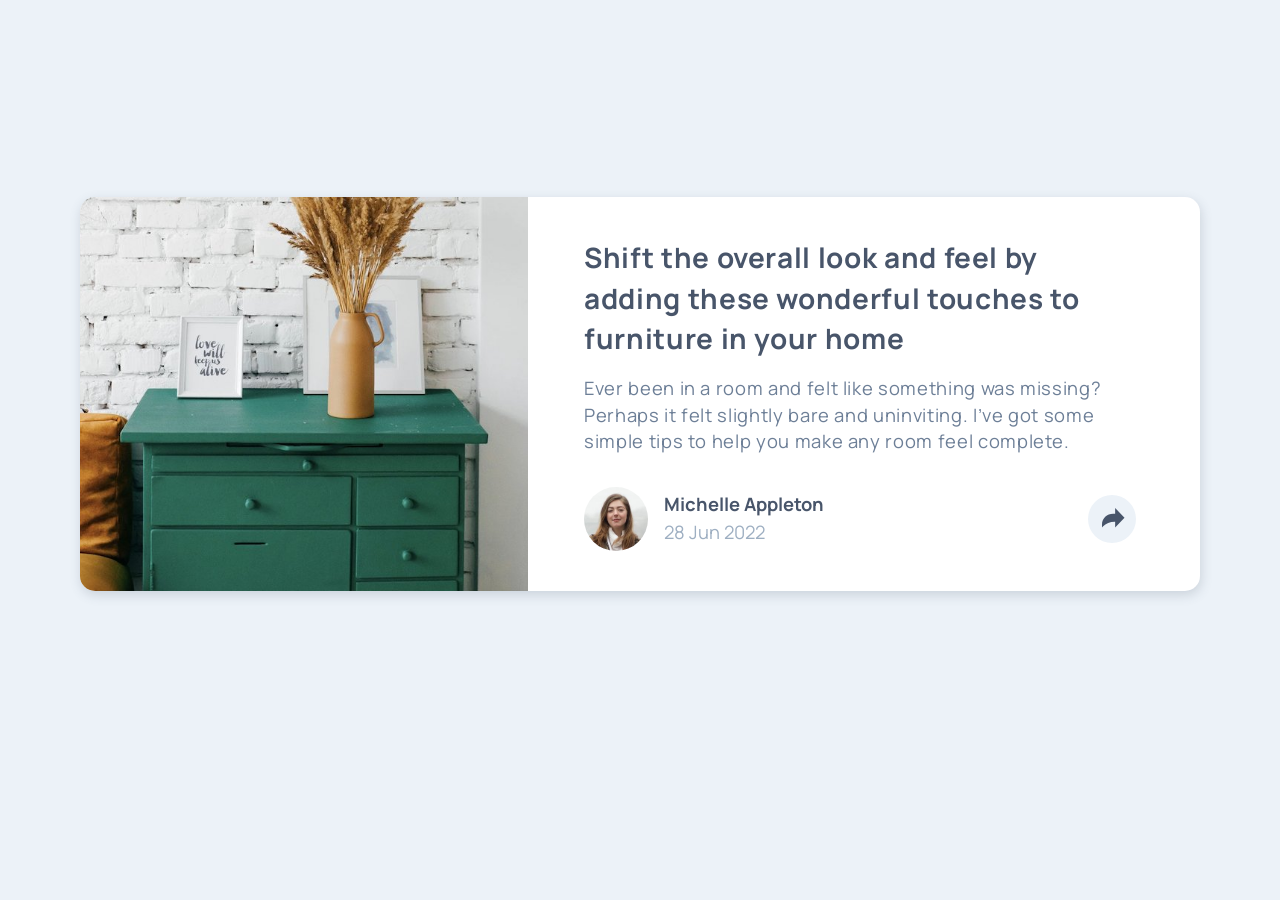
==== commit b0905817: "Add files via upload" ====
--- a/index.html
+++ b/index.html
@@ -7,11 +7,9 @@
     <link rel="preconnect" href="https://fonts.googleapis.com" />
     <link rel="preconnect" href="https://fonts.gstatic.com" crossorigin />
     <link
-      href="https://fonts.googleapis.com/css2?family=Fraunces:wght@700&family=Kumbh+Sans:wght@400;700&family=Nunito+Sans:ital,wght@0,300;0,400;0,500;0,700;1,200&family=Poppins:wght@200;400;600&display=swap"
+      href="https://fonts.googleapis.com/css2?family=Manrope:wght@500;700&display=swap"
       rel="stylesheet"
     />
-    <!-- displays site properly based on user's device -->
-
     <link
       rel="icon"
       type="image/png"
@@ -19,9 +17,7 @@
       href="./images/favicon-32x32.png"
     />
 
-    <title>Frontend Mentor | Four card feature section</title>
-
-    <!-- Feel free to remove these styles or customise in your own stylesheet 👍 -->
+    <title>Frontend Mentor | Article preview component</title>
     <style>
       .attribution {
         font-size: 11px;
@@ -32,56 +28,110 @@
       }
     </style>
   </head>
-  <body class="flex" style="flex-direction: column">
-    <main class="info-main">
-      <div class="title">
-        <h2 class="fs-700">
-          Reliable, efficient delivery
-          <span class="block-bold">Powered by Technology</span>
-        </h2>
-        <p>
-          Our Artificial Intelligence powered tools use millions of project data
-          points to ensure that your project is successful
+  <body>
+    <main class="main-card">
+      <img class="flex" src="./images/drawers.jpg" alt="Drawers" />
+      <article class="information">
+        <h1
+          class="text-dark-grey-blue bold fs-600 line-spacing-2 letter-spacing-3"
+        >
+          Shift the overall look and feel by adding these wonderful touches to
+          furniture in your home
+        </h1>
+        <p class="text-dark-blue fs-500 main-text letter-spacing-3">
+          Ever been in a room and felt like something was missing? Perhaps it
+          felt slightly bare and uninviting. I’ve got some simple tips to help
+          you make any room feel complete.
         </p>
-      </div>
-      <div class="card-group">
-        <div class="card text-cyan">
-          <h3 class="text-dark-blue fs-600">Supervisor</h3>
-          <p>Monitors activity to identify project roadblocks</p>
-          <img src="./images/icon-supervisor.svg" />
+        <div class="profile-share">
+          <div class="profile-name-image">
+            <img
+              class="icon-profile"
+              src="./images/avatar-michelle.jpg"
+              alt="Michelle Appleton"
+            />
+            <div class="fs-500">
+              <p class="text-dark-grey-blue bold">Michelle Appleton</p>
+              <p class="text-grey-blue">28 Jun 2022</p>
+            </div>
+          </div>
+          <button
+            class="share-button popup"
+            onclick="togglePopup(event)"
+            id="shareButton"
+          >
+            <svg
+              xmlns="http://www.w3.org/2000/svg"
+              class="social-icon"
+              width="36"
+              height="36"
+              viewBox="0 0 24 24"
+            >
+              <path
+                d="M15 6.495L8.766.014V3.88H7.441C3.33 3.88 0 7.039 0 10.936v2.049l.589-.612C2.59 10.294 5.422 9.11 8.39 9.11h.375v3.867L15 6.495z"
+              />
+            </svg>
+            <span class="popuptext uppercase" id="myPopup">
+              <span class="fs-500 text-grey-blue letter-spacing-1">share</span>
+              <a
+                class="social-button"
+                href="https://www.facebook.com/"
+                target="_blank"
+              >
+                <svg
+                  class="social-icon"
+                  xmlns="http://www.w3.org/2000/svg"
+                  width="27"
+                  height="27"
+                  viewBox="0 0 20 20"
+                >
+                  <path
+                    fill="#FFF"
+                    d="M18.896 0H1.104C.494 0 0 .494 0 1.104v17.793C0 19.506.494 20 1.104 20h9.58v-7.745H8.076V9.237h2.606V7.01c0-2.583 1.578-3.99 3.883-3.99 1.104 0 2.052.082 2.329.119v2.7h-1.598c-1.254 0-1.496.597-1.496 1.47v1.928h2.989l-.39 3.018h-2.6V20h5.098c.608 0 1.102-.494 1.102-1.104V1.104C20 .494 19.506 0 18.896 0z"
+                  />
+                </svg>
+              </a>
+              <a
+                class="social-button"
+                href="https://twitter.com/"
+                target="_blank"
+              >
+                <svg
+                  class="social-icon"
+                  xmlns="http://www.w3.org/2000/svg"
+                  width="30"
+                  height="30"
+                  viewBox="0 0 20 15"
+                >
+                  <path
+                    fill="#FFF"
+                    d="M20 2.172a8.192 8.192 0 01-2.357.646 4.11 4.11 0 001.804-2.27 8.22 8.22 0 01-2.605.996A4.096 4.096 0 0013.847.248c-2.65 0-4.596 2.472-3.998 5.037A11.648 11.648 0 011.392 1a4.109 4.109 0 001.27 5.478 4.086 4.086 0 01-1.858-.513c-.045 1.9 1.318 3.679 3.291 4.075a4.113 4.113 0 01-1.853.07 4.106 4.106 0 003.833 2.849A8.25 8.25 0 010 14.658a11.616 11.616 0 006.29 1.843c7.618 0 11.922-6.434 11.663-12.205A8.354 8.354 0 0020 2.172z"
+                  />
+                </svg>
+              </a>
+              <a
+                class="social-button"
+                href="https://www.pinterest.com/"
+                target="_blank"
+              >
+                <svg
+                  class="social-icon"
+                  xmlns="http://www.w3.org/2000/svg"
+                  width="30"
+                  height="32"
+                  viewBox="0 0 20 20"
+                >
+                  <path
+                    fill="#FFF"
+                    d="M10 0C4.478 0 0 4.477 0 10c0 4.237 2.636 7.855 6.356 9.312-.088-.791-.167-2.005.035-2.868.182-.78 1.172-4.97 1.172-4.97s-.299-.6-.299-1.486c0-1.39.806-2.428 1.81-2.428.852 0 1.264.64 1.264 1.408 0 .858-.545 2.14-.828 3.33-.236.995.5 1.807 1.48 1.807 1.778 0 3.144-1.874 3.144-4.58 0-2.393-1.72-4.068-4.177-4.068-2.845 0-4.515 2.135-4.515 4.34 0 .859.331 1.781.745 2.281a.3.3 0 01.069.288l-.278 1.133c-.044.183-.145.223-.335.134-1.249-.581-2.03-2.407-2.03-3.874 0-3.154 2.292-6.052 6.608-6.052 3.469 0 6.165 2.473 6.165 5.776 0 3.447-2.173 6.22-5.19 6.22-1.013 0-1.965-.525-2.291-1.148l-.623 2.378c-.226.869-.835 1.958-1.244 2.621.937.29 1.931.446 2.962.446 5.522 0 10-4.477 10-10S15.522 0 10 0z"
+                  />
+                </svg>
+              </a>
+            </span>
+          </button>
         </div>
-        <div class="gap">
-          <div class="card text-red">
-            <h3 class="text-dark-blue fs-600">Team Builder</h3>
-            <p>
-              Scans our talent network to create the optimal team for your
-              project
-            </p>
-            <img src="./images/icon-team-builder.svg" />
-          </div>
-          <div class="card text-orange">
-            <h3 class="text-dark-blue fs-600">Karma</h3>
-            <p>Regularly evaluates our talent to ensure quality</p>
-            <img src="./images/icon-karma.svg" />
-          </div>
-        </div>
-        <div class="card text-blue">
-          <h3 class="text-dark-blue fs-600">Calculator</h3>
-          <p>
-            Uses data from past projects to provide better delivery estimates
-          </p>
-          <img src="./images/icon-calculator.svg" />
-        </div>
-      </div>
+      </article>
     </main>
-
-    <footer>
-      <p class="attribution">
-        Challenge by
-        <a href="https://www.frontendmentor.io?ref=challenge" target="_blank"
-          >Frontend Mentor</a
-        >. Coded by <a href="#">MintMoose</a>.
-      </p>
-    </footer>
+    <script src="popup.js"></script>
   </body>
 </html>
--- a/styles.css
+++ b/styles.css
@@ -1,20 +1,11 @@
 :root {
   /* ### colors */
-  /* primary */
-  --clr-red: 0 78% 62%;
-  --clr-cyan: 180 62% 55%;
-  --clr-orange: 34 97% 64%;
-  --clr-blue: 212 86% 64%;
-
-  /* #### Gradient */
-
-  --clr-soft-violet: 273 75% 66%;
-  --clr-soft-blue: 240 73% 65%;
 
   /* ### Neutral */
-  --clr-dark-blue: 234 12% 34%;
-  --clr-grey-blue: 229 6% 66%;
-  --clr-grey-light: 0 0% 98%;
+  --clr-dark-grey-blue: 217, 19%, 35%;
+  --clr-dark-blue-mellow: 214, 17%, 51%;
+  --clr-grey-blue: 212, 23%, 69%;
+  --clr-grey-light: 210, 46%, 95%;
 
   /* #### Dividers */
 
@@ -22,23 +13,23 @@
   --fs-900: clamp(5rem, 8vw + 1rem, 9.375rem);
   --fs-800: 3.5rem;
   --fs-700: 1.75rem;
-  --fs-600: 1.25rem;
-  --fs-500: 1rem;
-  --fs-400: 0.875rem;
+  --fs-600: 1.625rem;
+  --fs-500: 1.25rem;
+  --fs-400: 0.8125rem;
   --fs-300: 0.75rem;
   --fs-200: 0.625rem;
 
   /* font-families */
-  --ff-sans: "Poppins";
-}
-
-@media (min-width: 35em) {
+  --ff-sans: "Manrope";
+}
+
+@media (min-width: 65em) {
   :root {
     --fs-800: 5rem;
     --fs-700: 2.5rem;
-    --fs-600: 1.5rem;
-    --fs-500: 1.25rem;
-    --fs-400: 1rem;
+    --fs-600: 1.75rem;
+    --fs-500: 1.15rem;
+    --fs-400: 0.825rem;
   }
 }
 
@@ -71,14 +62,16 @@
 body {
   font-family: var(--ff-sans);
   font-size: var(--fs-400);
-  background-color: hsl(var(--clr-cream));
+  background-color: hsl(var(--clr-grey-light));
   line-height: 1.5;
   display: flex;
   align-items: center;
   justify-content: center;
-  margin: 1rem auto;
-  padding: 2rem;
-  padding-top: 2rem;
+  padding: 1rem;
+  min-height: 100vh;
+  align-items: center;
+  padding-bottom: 10rem;
+  justify-content: center;
 }
 
 img,
@@ -112,24 +105,11 @@
 
 /* general */
 
-.text-red {
-  color: hsl(var(--clr-red));
-  border-color: hsl(var(--clr-red));
-}
-
-.text-orange {
-  color: hsl(var(--clr-orange));
-}
-
-.text-cyan {
-  color: hsl(var(--clr-cyan));
-}
-
-.text-blue {
-  color: hsl(var(--clr-blue));
-}
-
-.text--grey-blue {
+.bg-grey-light {
+  background-color: hsl(var(--clr-grey-light));
+}
+
+.text-grey-blue {
   color: hsl(var(--clr-grey-blue));
 }
 
@@ -137,8 +117,12 @@
   color: hsl(var(--clr-grey-light));
 }
 
+.text-dark-grey-blue {
+  color: hsl(var(--clr-dark-grey-blue));
+}
+
 .text-dark-blue {
-  color: hsl(var(--clr-dark-blue));
+  color: hsl(var(--clr-dark-blue-mellow));
 }
 
 .uppercase {
@@ -184,96 +168,240 @@
   letter-spacing: 2.7px;
 }
 
+.letter-spacing-3 {
+  letter-spacing: 0.65px;
+}
+
+.line-spacing-1 {
+  line-height: 1.75;
+}
+
+.line-spacing-2 {
+  line-height: 1.45;
+}
+
 .flex {
   display: flex;
 }
 
+.bold {
+  font-weight: 700;
+}
+
 /* ------------------- */
 /* Components         */
 /* ------------------- */
 
-.block-bold {
-  display: block;
-  font-weight: 600;
-}
-
-.title {
-  text-align: center;
-  color: hsl(var(--clr-dark-blue));
-}
-
-.title span {
+.main-card {
+  border-radius: 15px;
+  display: flex;
+  flex-direction: column;
+  background-color: white;
+  border-radius: 15px;
+  max-width: 40rem;
+  gap: 1rem;
+  margin-bottom: 2rem;
+  margin: 1rem;
+  box-shadow: 1px 4px 12px hsl(var(--clr-dark-grey-blue), 0.2);
+}
+
+.main-card > img {
+  border-radius: 15px 15px 0px 0px;
+  object-fit: cover;
+  max-height: 30vh;
+  background-position: top center;
+}
+
+article {
+  padding: 3rem;
+  padding-bottom: 2rem;
+}
+
+.profile-share {
   margin-top: 1rem;
-}
-
-.title h2 {
-  font-weight: 200;
-  color: hsl(var(--clr-dark-blue));
-}
-
-.title p {
-  margin: 0 auto;
-  margin-top: 1rem;
-  color: hsl(var(--clr-grey-blue));
-
-  text-align: center;
-  width: clamp(10rem, 100%, 30rem);
-}
-
-.card-group {
+  display: flex;
+  justify-content: space-between;
+  align-items: center;
+}
+
+.profile-name-image {
+  display: flex;
+  align-items: center;
+  gap: 1rem;
+}
+
+.icon-profile {
+  border-radius: 50%;
+  width: 3rem;
+}
+
+.information {
   display: flex;
   flex-direction: column;
+  gap: 1.5rem;
+}
+
+.main-text {
+  line-height: 1.75;
+}
+
+.share-button {
+  background-color: hsl(var(--clr-grey-light));
+  display: inline-block;
+  display: inline-block;
+  text-decoration: none;
+  padding-left: 0.85rem;
+  padding-top: 0.8rem;
+  border-radius: 50%;
+  border: none;
+  width: 3.25rem;
+  height: 3.25rem;
+  fill: hsl(var(--clr-dark-grey-blue));
+  z-index: 2;
+  position: relative;
+}
+
+.share-button:hover {
+  background-color: hsl(var(--clr-dark-blue-mellow), 0.5);
+  fill: white;
+}
+
+.active-button {
+  background-color: hsl(var(--clr-dark-blue-mellow));
+  fill: white;
+}
+
+.social-button {
+  display: flex;
+  z-index: 2;
+  position: relative;
+}
+
+/* Popup container */
+.popup {
+  position: relative;
+  display: inline-block;
+  cursor: pointer;
+}
+
+/* The actual popup (appears on top) */
+.popup .popuptext {
+  visibility: hidden;
+  display: flex;
   justify-content: center;
   align-items: center;
-  margin-block: 2rem;
-}
-
-.card {
-  display: flex;
-  flex-direction: column;
-  gap: clamp(0.5rem, 1.5rem, 3rem);
-  max-width: 25rem;
-  min-height: 15rem;
-  padding: 1.5rem;
-  box-shadow: 2px 4px 15px hsl(var(--clr-grey-blue) / 0.7);
-  margin-top: 2rem;
-  border-top: 4px solid;
-  border-radius: 8px;
-}
-
-.card > p {
-  color: hsl(var(--clr-grey-blue));
-}
-
-.card > img {
-  max-width: 20%;
-  margin-top: 1.5rem;
-  margin-left: auto;
+  padding-inline: 4rem;
+  padding-block: 3rem;
+  width: 18rem;
+  max-width: 40rem;
+  gap: 1.2rem;
+  background-color: hsl(var(--clr-dark-grey-blue));
+  color: #fff;
+  text-align: center;
+  border-radius: 12px;
+  position: relative;
+  z-index: 1;
+  bottom: 237%;
+  right: 920%;
+}
+
+/* Popup arrow */
+.popup .popuptext::after {
+  content: "";
+  position: absolute;
+  top: 38%;
+  left: 100%;
+  rotate: -90deg;
+  margin-left: -5px;
+  border-width: 15px;
+  border-style: solid;
+  border-color: hsl(var(--clr-dark-grey-blue)) transparent transparent
+    transparent;
+}
+
+.social-icon:hover path {
+  fill: hsl(var(--clr-grey-blue));
+}
+
+.popup .show {
+  visibility: visible;
+  -webkit-animation: fadeIn 1s;
+  animation: fadeIn 1s;
+}
+
+@-webkit-keyframes fadeIn {
+  from {
+    opacity: 0;
+  }
+  to {
+    opacity: 1;
+  }
+}
+
+@keyframes fadeIn {
+  from {
+    opacity: 0;
+  }
+  to {
+    opacity: 1;
+  }
 }
 
 /* Desktop */
 
-@media (min-width: 60em) {
-  .card-group {
+@media (min-width: 65em) {
+  .main-card {
+    margin: 2rem;
     flex-direction: row;
-    gap: 2rem;
-  }
-
-  .card {
-    flex: 1 1 0px;
-    min-width: 18rem;
-    margin-top: 0rem;
-    padding: 2rem;
-  }
-
-  .gap > * {
-    margin-block: 2rem;
-  }
-
-  .title > p {
-    margin: 0 auto;
-    margin-top: 2rem;
-    text-align: center;
-    width: 50%;
-  }
-}
+    max-width: 70rem;
+    max-height: 30.625rem;
+    margin-bottom: 0rem;
+  }
+
+  .main-card > img {
+    border-radius: 15px 0px 0px 15px;
+    min-width: 40%;
+    max-height: 100%;
+  }
+
+  .icon-profile {
+    border-radius: 50%;
+    width: 4rem;
+  }
+
+  .share-button {
+    width: 3rem;
+    height: 3rem;
+    background-position: 14px 11px;
+  }
+
+  article {
+    padding: 2.5rem;
+    padding-right: 4rem;
+  }
+
+  .information {
+    gap: 1rem;
+  }
+
+  .main-text {
+    line-height: 1.45;
+  }
+
+  /* The actual popup (appears on top) */
+  .popup .popuptext {
+    padding-inline: 4rem;
+    padding-block: 1.5rem;
+    width: 23rem;
+    box-shadow: 1px 4px 8px hsl(var(--clr-dark-grey-blue), 0.4);
+    bottom: 500%;
+    right: 600%;
+  }
+
+  /* Popup arrow */
+  .popup .popuptext::after {
+    top: 100%;
+    left: 50%;
+    rotate: 0deg;
+  }
+}
